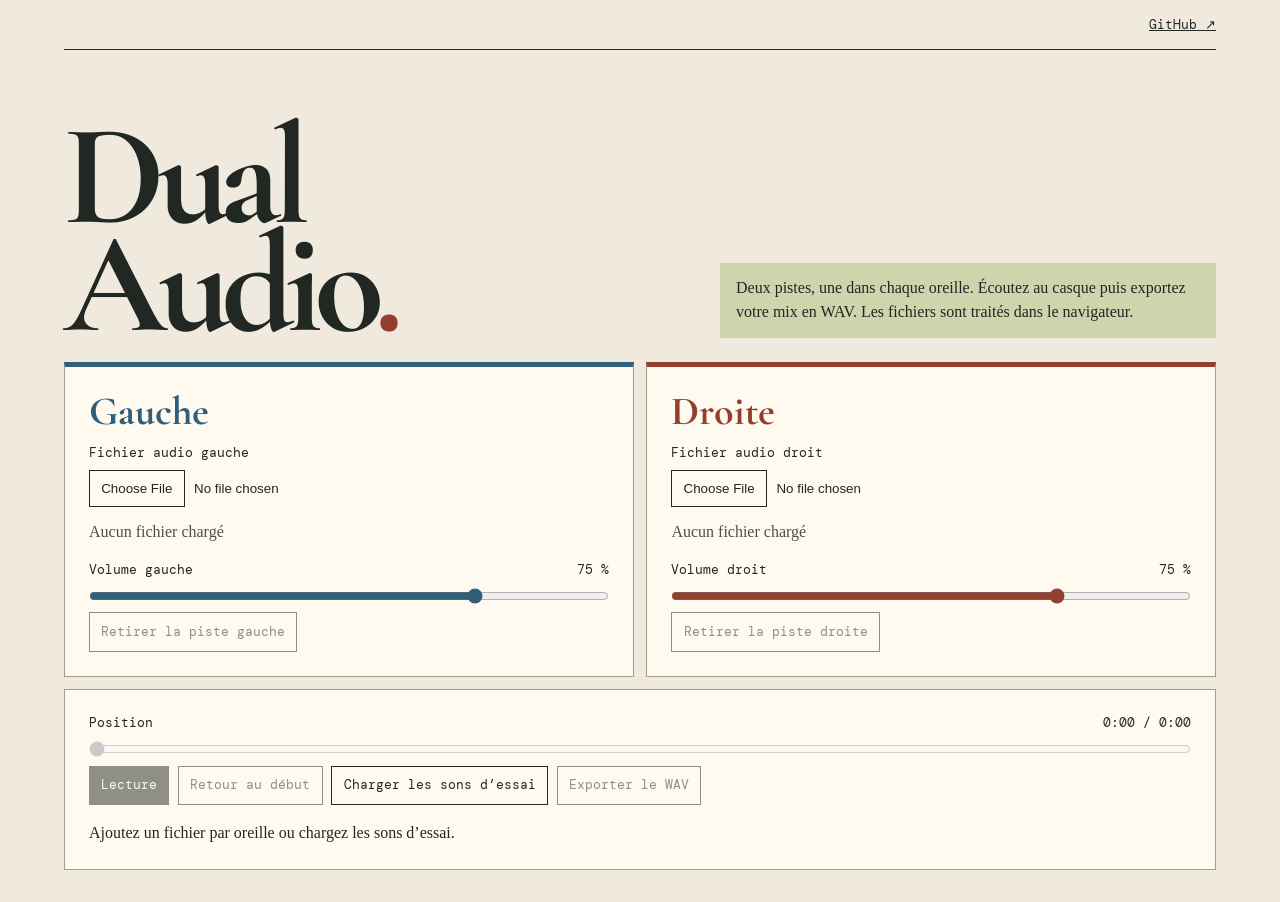
==== pages/index.html @ 2deb183d "chore(sync): auto-sync workspace update [2026-11-26 23:39]" ====
<!doctype html>
<html lang="fr">
<head>
  <meta charset="utf-8">
  <meta name="viewport" content="width=device-width, initial-scale=1">
  <meta name="description" content="Mélangez deux sources audio au casque et exportez votre mix stéréo en WAV.">
  <title>Dual Audio — Mixeur stéréo</title>
  <link rel="stylesheet" href="style.css">
  <script defer src="audio.js"></script>
  <script defer src="app.js"></script>
</head>
<body>
  <header class="masthead">
    <a id="back" href="https://je-tu-il.github.io/index.html#catalogue" hidden>← Portfolio</a>
    <a href="https://github.com/je-tu-il/Dual-Audio">GitHub ↗</a>
  </header>
  <main>
    <header class="cover">
      <h1>Dual<br>Audio<span>.</span></h1>
      <p>Deux pistes, une dans chaque oreille. Écoutez au casque puis exportez votre mix en WAV. Les fichiers sont traités dans le navigateur.</p>
    </header>
    <div class="tracks">
      <section class="track" data-track="0">
        <h2>Gauche</h2>
        <label>Fichier audio gauche <input type="file" accept="audio/*,.wav,.mp3,.ogg,.m4a,.flac"></label>
        <p class="file-info" aria-live="polite">Aucun fichier chargé</p>
        <label>Volume gauche <output>75 %</output><input type="range" min="0" max="100" value="75"></label>
        <button class="remove" type="button" disabled>Retirer la piste gauche</button>
      </section>
      <section class="track" data-track="1">
        <h2>Droite</h2>
        <label>Fichier audio droit <input type="file" accept="audio/*,.wav,.mp3,.ogg,.m4a,.flac"></label>
        <p class="file-info" aria-live="polite">Aucun fichier chargé</p>
        <label>Volume droit <output>75 %</output><input type="range" min="0" max="100" value="75"></label>
        <button class="remove" type="button" disabled>Retirer la piste droite</button>
      </section>
    </div>
    <section class="console" aria-label="Transport et export">
      <label for="seek">Position <span id="time">0:00 / 0:00</span></label>
      <input id="seek" type="range" min="0" max="0" step="0.01" value="0" disabled>
      <div class="actions">
        <button type="button" id="play" disabled>Lecture</button>
        <button type="button" id="reset" disabled>Retour au début</button>
        <button type="button" id="sample">Charger les sons d’essai</button>
        <button type="button" id="export" disabled>Exporter le WAV</button>
      </div>
      <p id="status" role="status">Ajoutez un fichier par oreille ou chargez les sons d’essai.</p>
    </section>
  </main>
</body>
</html>
---- pages/style.css ----
@import url("fonts/cormorant-garamond.css");
@import url("fonts/dm-mono.css");

:root {
  color-scheme: light;
  --paper: #efeadd;
  --sheet: #fffaf0;
  --ink: #212723;
  --muted: #514e45;
  --rule: #a49d8e;
  --left: #315e79;
  --right: #943f2e;
  --leaf: #ced4ac;
  background: var(--paper);
  color: var(--ink);
  font-family: Georgia, serif;
}
* { box-sizing: border-box; }
[hidden] { display: none !important; }
body { margin: 0 auto; width: min(72rem, calc(100% - 2rem)); }
.masthead { display: flex; justify-content: space-between; gap: 1rem; padding: 1rem 0; border-bottom: 1px solid; }
.masthead a { color: inherit; font: .8rem 'DM Mono', monospace; }
.masthead a:last-child { margin-left: auto; }
.cover { display: flex; flex-wrap: wrap; justify-content: space-between; align-items: end; padding: clamp(2rem, 6vw, 4.5rem) 0 1.5rem; gap: 1rem; }
h1 { margin: 0; font: 700 clamp(4.5rem, 13vw, 9rem)/.75 'Cormorant Garamond', Georgia, serif; letter-spacing: -.065em; }
h1 span { color: var(--right); }
.cover p { margin: 0; max-width: 31rem; padding: .85rem 1rem; background: var(--leaf); line-height: 1.5; }
.tracks { display: grid; grid-template-columns: repeat(2, minmax(0, 1fr)); gap: .8rem; }
.track, .console { background: var(--sheet); border: 1px solid var(--rule); padding: clamp(.9rem, 3vw, 1.5rem); overflow-wrap: anywhere; }
.track { --channel: var(--left); border-top: .35rem solid var(--channel); }
.track[data-track="1"] { --channel: var(--right); }
h2 { margin: 0 0 .8rem; color: var(--channel); font: 700 2.5rem/1 'Cormorant Garamond', Georgia, serif; }
label, button { font: .81rem/1.35 'DM Mono', monospace; }
label { display: block; }
label output, #time { float: right; }
input { display: block; width: 100%; margin: .55rem 0; accent-color: var(--channel, var(--left)); }
input::file-selector-button, button { padding: .62rem .7rem; border-radius: 0; border: 1px solid var(--ink); background: var(--sheet); color: var(--ink); cursor: pointer; }
input::file-selector-button { margin-right: .6rem; font: inherit; }
button:hover:enabled, #play { background: var(--ink); color: var(--sheet); }
button:disabled { opacity: .5; cursor: default; }
:focus-visible { outline: 3px solid var(--left); outline-offset: 3px; }
.file-info { min-height: 1.4em; color: var(--muted); }
.console { margin: .8rem 0 2rem; }
.actions { display: flex; flex-wrap: wrap; gap: .55rem; }
#status { margin-bottom: 0; line-height: 1.5; }
@media (max-width: 39rem) { .tracks { grid-template-columns: minmax(0, 1fr); } }
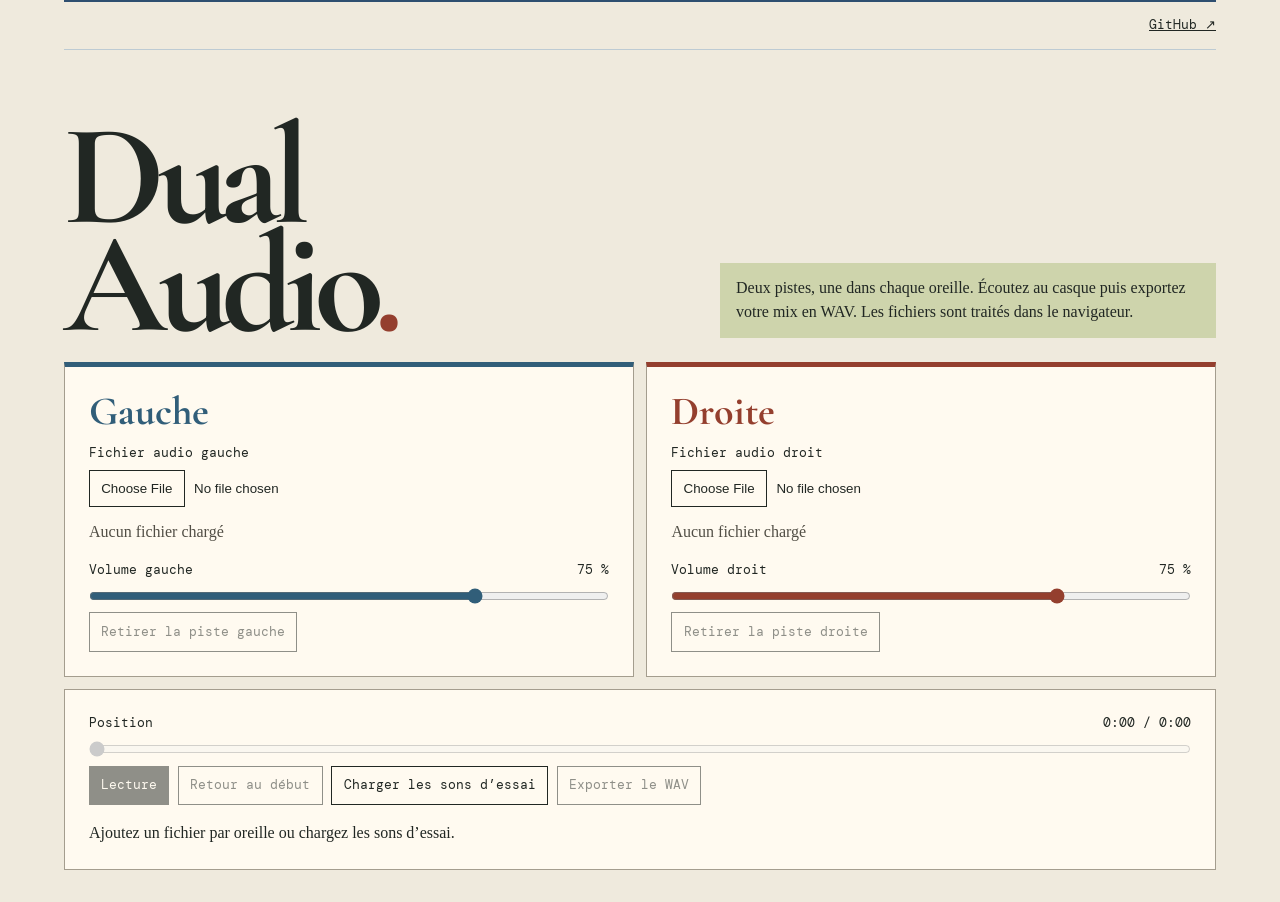
==== commit 01889d72: "Refresh web interface and add project icon" ====
--- a/pages/index.html
+++ b/pages/index.html
@@ -8,6 +8,7 @@
   <link rel="stylesheet" href="style.css">
   <script defer src="audio.js"></script>
   <script defer src="app.js"></script>
+<link rel="icon" type="image/png" href="./app-icon.png">
 </head>
 <body>
   <header class="masthead">
@@ -48,4 +49,4 @@
     </section>
   </main>
 </body>
-</html>
+</html>
--- a/pages/style.css
+++ b/pages/style.css
@@ -43,5 +43,21 @@
 .console { margin: .8rem 0 2rem; }
 .actions { display: flex; flex-wrap: wrap; gap: .55rem; }
 #status { margin-bottom: 0; line-height: 1.5; }
-@media (max-width: 39rem) { .tracks { grid-template-columns: minmax(0, 1fr); } }
-
+@media (max-width: 39rem) { .tracks { grid-template-columns: minmax(0, 1fr); } }
+
+@media screen {
+  :root { --interface-accent: #376ca8; --interface-edge: color-mix(in srgb, var(--interface-accent) 58%, currentColor 42%); }
+  :where(h1, h2, h3) { text-wrap: balance; }
+  :where(button, input, select, textarea, a):focus-visible { outline: 2px solid var(--interface-edge); outline-offset: 3px; }
+  :where(.masthead) { box-shadow: inset 0 2px 0 var(--interface-edge); }
+  :where(.masthead) :where(h1), h1:where(.masthead) { letter-spacing: -.035em; line-height: 1.12; }
+  :where(.cover) { border-color: color-mix(in srgb, var(--interface-accent) 45%, transparent); }
+  :where(input[type="checkbox"], input[type="radio"], input[type="range"]) { accent-color: var(--interface-accent); }
+  ::selection { background: var(--interface-accent); color: white; }
+}
+
+@media screen {
+  .masthead { border-bottom-color: #6592c05c; }
+  .cover h1 { max-width: 19ch; }
+  main :is(button, input):focus-visible { outline-color: #5998d4; }
+}
